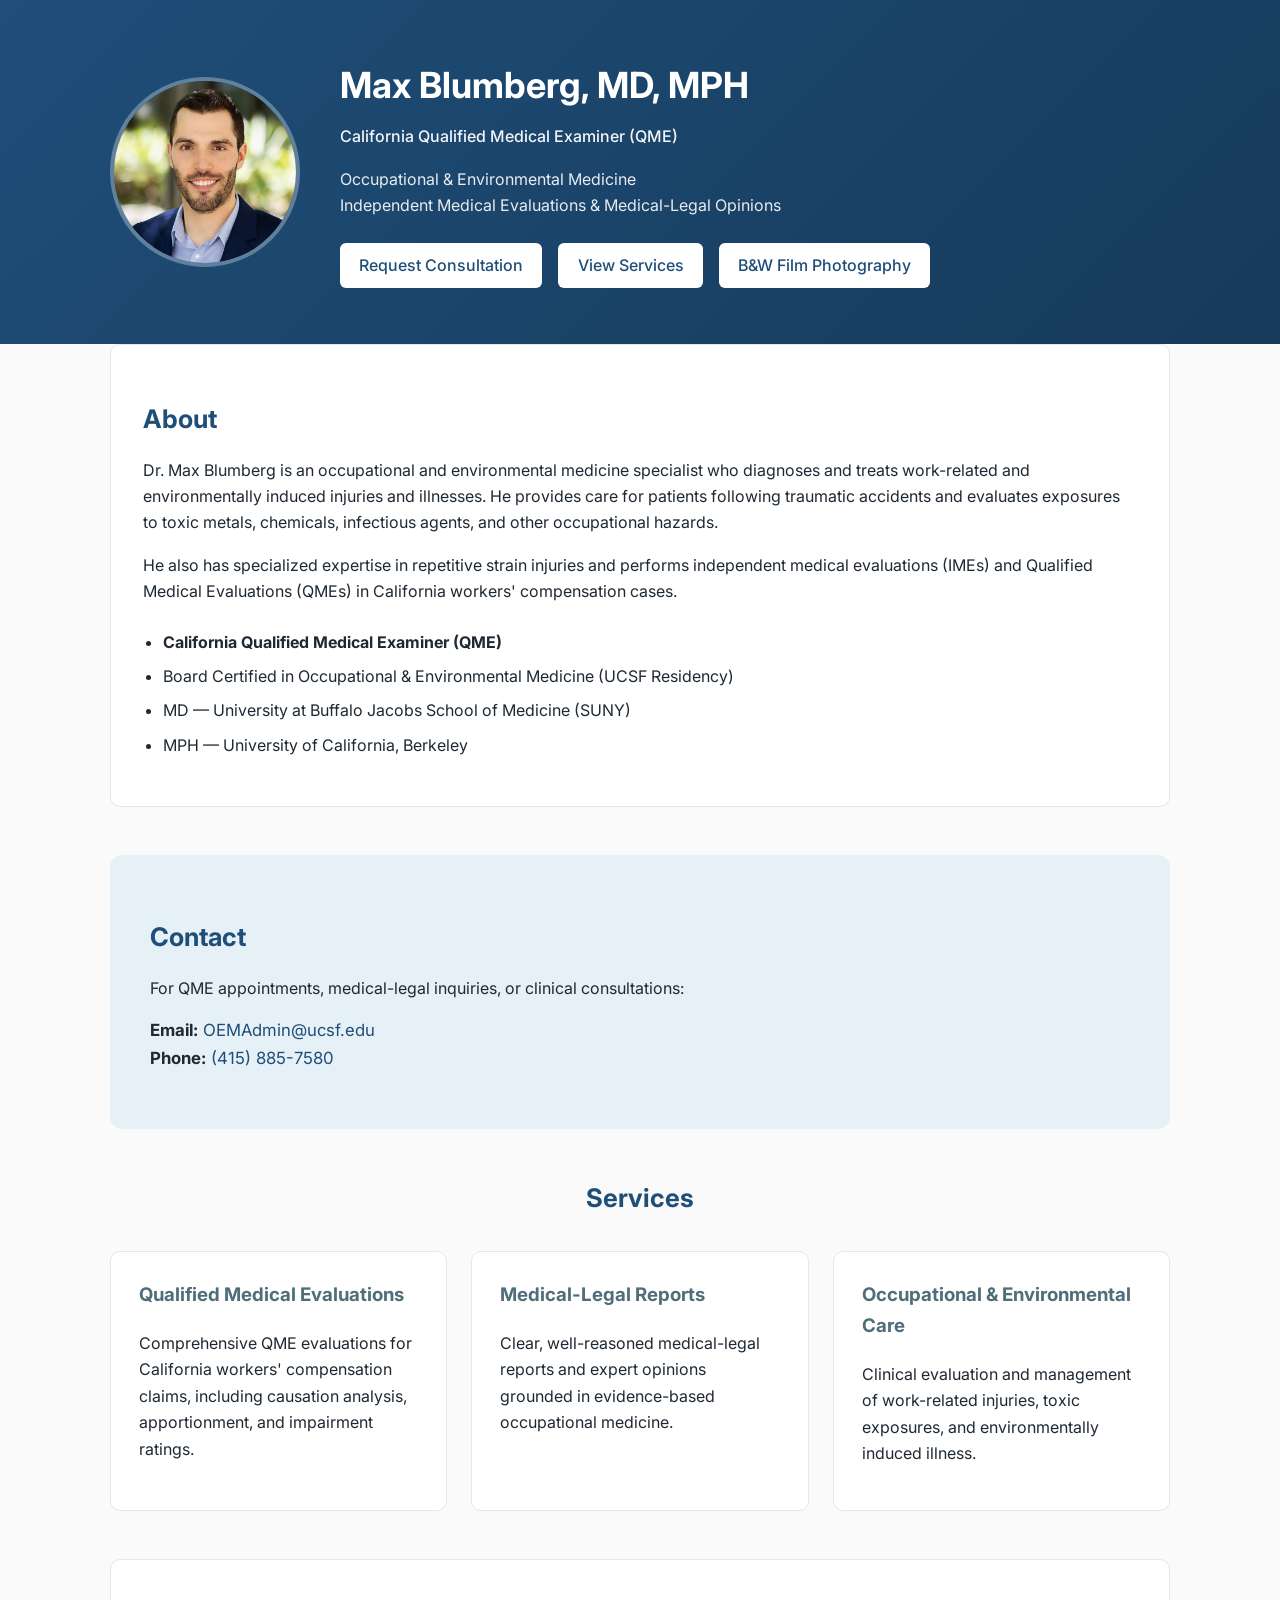
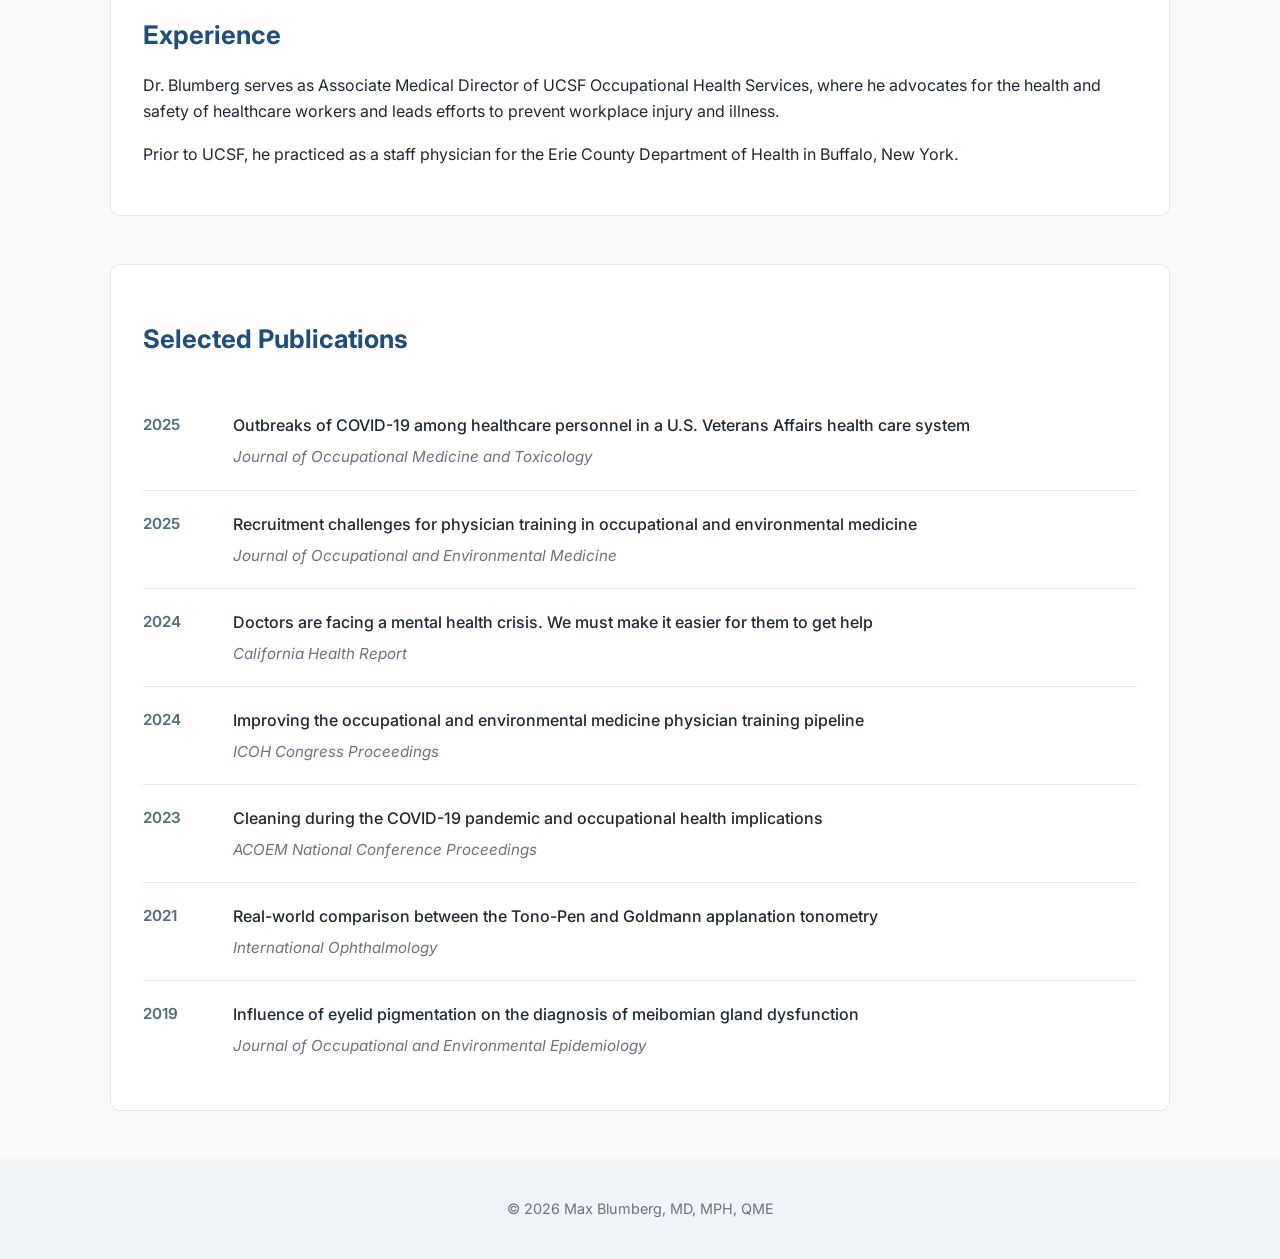
==== medical.html @ 37055c9f "Create medical.html" ====
<!doctype html>
<html lang="en">
<head>
  <meta charset="utf-8" />
  <meta name="viewport" content="width=device-width,initial-scale=1" />
  <title>Max Blumberg, MD, MPH, QME — Professional</title>
  <meta name="description" content="Dr. Max Blumberg — Occupational & Environmental Medicine specialist and California Qualified Medical Examiner (QME)." />

  <!-- Google Fonts -->
  <link rel="preconnect" href="https://fonts.googleapis.com">
  <link rel="preconnect" href="https://fonts.gstatic.com" crossorigin>
  <link href="https://fonts.googleapis.com/css2?family=Inter:wght@300;400;500;600;700&display=swap" rel="stylesheet">

  <link rel="stylesheet" href="assets/styles.css" />

  <!-- Google Analytics -->
  <script async src="https://www.googletagmanager.com/gtag/js?id=G-YKML4BQEXJ"></script>
  <script>
    window.dataLayer = window.dataLayer || [];
    function gtag(){dataLayer.push(arguments);}
    gtag('js', new Date());
    gtag('config', 'G-YKML4BQEXJ');
  </script>
</head>
<body>

<header class="site-header">
  <div class="container hero">
    <img src="assets/headshot.jpg" alt="Dr. Max Blumberg" class="photo" loading="lazy" />

    <div class="hero-text">
      <h1>Max Blumberg, MD, MPH</h1>
      <p class="title">California Qualified Medical Examiner (QME)</p>
      <p class="subtitle">
        Occupational &amp; Environmental Medicine<br>
        Independent Medical Evaluations &amp; Medical-Legal Opinions
      </p>

      <div class="hero-actions">
        <a href="#contact" class="btn primary">Request Consultation</a>
        <a href="#services" class="btn secondary">View Services</a>
        <a href="photography.html" class="btn secondary">B&amp;W Film Photography</a>
      </div>
    </div>
  </div>
</header>

<main class="container">

  <section class="about card">
    <h2>About</h2>
    <p>
      Dr. Max Blumberg is an occupational and environmental medicine specialist who diagnoses and treats
      work-related and environmentally induced injuries and illnesses. He provides care for patients
      following traumatic accidents and evaluates exposures to toxic metals, chemicals, infectious agents,
      and other occupational hazards.
    </p>

    <p>
      He also has specialized expertise in repetitive strain injuries and performs independent medical
      evaluations (IMEs) and Qualified Medical Evaluations (QMEs) in California workers' compensation cases.
    </p>

    <ul class="highlights">
      <li><strong>California Qualified Medical Examiner (QME)</strong></li>
      <li>Board Certified in Occupational &amp; Environmental Medicine (UCSF Residency)</li>
      <li>MD — University at Buffalo Jacobs School of Medicine (SUNY)</li>
      <li>MPH — University of California, Berkeley</li>
    </ul>
  </section>

  <section id="contact" class="contact callout">
    <h2>Contact</h2>
    <p>
      For QME appointments, medical-legal inquiries, or clinical consultations:
    </p>

    <p class="contact-info">
      <strong>Email:</strong>
      <a href="mailto:OEMAdmin@ucsf.edu">OEMAdmin@ucsf.edu</a><br>
      <strong>Phone:</strong>
      <a href="tel:+14158857580">(415) 885-7580</a>
    </p>
  </section>

  <section id="services" class="services">
    <h2>Services</h2>

    <div class="service-grid">
      <div class="service-card">
        <h3>Qualified Medical Evaluations</h3>
        <p>
          Comprehensive QME evaluations for California workers' compensation claims,
          including causation analysis, apportionment, and impairment ratings.
        </p>
      </div>

      <div class="service-card">
        <h3>Medical-Legal Reports</h3>
        <p>
          Clear, well-reasoned medical-legal reports and expert opinions grounded
          in evidence-based occupational medicine.
        </p>
      </div>

      <div class="service-card">
        <h3>Occupational &amp; Environmental Care</h3>
        <p>
          Clinical evaluation and management of work-related injuries,
          toxic exposures, and environmentally induced illness.
        </p>
      </div>
    </div>
  </section>

  <section class="experience card">
    <h2>Experience</h2>
    <p>
      Dr. Blumberg serves as Associate Medical Director of UCSF Occupational Health Services,
      where he advocates for the health and safety of healthcare workers and leads efforts
      to prevent workplace injury and illness.
    </p>

    <p>
      Prior to UCSF, he practiced as a staff physician for the Erie County Department of Health
      in Buffalo, New York.
    </p>
  </section>

  <section id="publications" class="publications card">
    <h2>Selected Publications</h2>

    <ol class="pub-list">
      <li>
        <span class="pub-year">2025</span>
        <div>
          <p class="pub-title">
            Outbreaks of COVID-19 among healthcare personnel in a U.S. Veterans Affairs health care system
          </p>
          <p class="pub-meta"><em>Journal of Occupational Medicine and Toxicology</em></p>
        </div>
      </li>

      <li>
        <span class="pub-year">2025</span>
        <div>
          <p class="pub-title">
            Recruitment challenges for physician training in occupational and environmental medicine
          </p>
          <p class="pub-meta"><em>Journal of Occupational and Environmental Medicine</em></p>
        </div>
      </li>

      <li>
        <span class="pub-year">2024</span>
        <div>
          <p class="pub-title">
            Doctors are facing a mental health crisis. We must make it easier for them to get help
          </p>
          <p class="pub-meta"><em>California Health Report</em></p>
        </div>
      </li>

      <li>
        <span class="pub-year">2024</span>
        <div>
          <p class="pub-title">
            Improving the occupational and environmental medicine physician training pipeline
          </p>
          <p class="pub-meta"><em>ICOH Congress Proceedings</em></p>
        </div>
      </li>

      <li>
        <span class="pub-year">2023</span>
        <div>
          <p class="pub-title">
            Cleaning during the COVID-19 pandemic and occupational health implications
          </p>
          <p class="pub-meta"><em>ACOEM National Conference Proceedings</em></p>
        </div>
      </li>

      <li>
        <span class="pub-year">2021</span>
        <div>
          <p class="pub-title">
            Real-world comparison between the Tono-Pen and Goldmann applanation tonometry
          </p>
          <p class="pub-meta"><em>International Ophthalmology</em></p>
        </div>
      </li>

      <li>
        <span class="pub-year">2019</span>
        <div>
          <p class="pub-title">
            Influence of eyelid pigmentation on the diagnosis of meibomian gland dysfunction
          </p>
          <p class="pub-meta"><em>Journal of Occupational and Environmental Epidemiology</em></p>
        </div>
      </li>
    </ol>
  </section>

</main>

<footer class="site-footer">
  <div class="container">
    <p>&copy; <span id="year-med"></span> Max Blumberg, MD, MPH, QME</p>
  </div>
</footer>

<script>
  document.getElementById('year-med').textContent = new Date().getFullYear();
</script>

</body>
</html>
---- assets/styles.css ----
:root {
  --primary: #1f4e79;
  --secondary: #4f6d7a;
  --accent: #e6f0f7;
  --text: #1f2933;
  --muted: #6b7280;
  --border: #e5e7eb;
  --white: #ffffff;
}

* {
  box-sizing: border-box;
}

body {
  margin: 0;
  font-family: "Inter", system-ui, -apple-system, BlinkMacSystemFont, sans-serif;
  color: var(--text);
  line-height: 1.65;
  background-color: #fafafa;
}

.container {
  max-width: 1100px;
  margin: 0 auto;
  padding: 0 1.25rem;
}

/* Header / Hero */

.site-header {
  background: linear-gradient(135deg, var(--primary), #163a5a);
  color: white;
  padding: 3.5rem 0;
}

.hero {
  display: flex;
  align-items: center;
  gap: 2.5rem;
}

.photo {
  width: 190px;
  height: 190px;
  object-fit: cover;
  object-position: center top;
  border-radius: 50%;
  border: 4px solid rgba(255,255,255,0.3);
}

.hero-text h1 {
  margin: 0;
  font-size: 2.25rem;
  font-weight: 700;
}

.title {
  margin-top: 0.5rem;
  font-weight: 500;
  opacity: 0.95;
}

.subtitle {
  margin-top: 0.75rem;
  opacity: 0.9;
}

.hero-actions {
  margin-top: 1.5rem;
  display: flex;
  gap: 1rem;
}

.btn {
  display: inline-block;
  padding: 0.6rem 1.2rem;
  border-radius: 6px;
  text-decoration: none;
  font-weight: 500;
  transition: background 0.2s ease, color 0.2s ease;
}

.btn.primary {
  background: white;
  color: var(--primary);
}

.btn.primary:hover {
  background: #f0f4f8;
}

.btn.secondary {
  background: white;
  color: var(--primary);
}

.btn.secondary:hover {
  background: #f0f4f8;
}

/* Sections */

main {
  padding: 3rem 0 4rem;
}

section {
  margin-bottom: 3rem;
}

h2 {
  font-size: 1.6rem;
  margin-bottom: 1rem;
  color: var(--primary);
}

/* Cards */

.card {
  background: var(--white);
  padding: 2rem;
  border-radius: 10px;
  border: 1px solid var(--border);
}

/* Highlights */

.highlights {
  margin-top: 1.5rem;
  padding-left: 1.25rem;
}

.highlights li {
  margin-bottom: 0.5rem;
}

/* Services */

.services {
  text-align: center;
}

.service-grid {
  margin-top: 2rem;
  display: grid;
  grid-template-columns: repeat(auto-fit, minmax(260px, 1fr));
  gap: 1.5rem;
}

.service-card {
  background: var(--white);
  padding: 1.75rem;
  border-radius: 10px;
  border: 1px solid var(--border);
  text-align: left;
}

.service-card h3 {
  margin-top: 0;
  color: var(--secondary);
}

/* Contact Callout */

.callout {
  background: var(--accent);
  border-radius: 12px;
  padding: 2.5rem;
}

.contact-info {
  margin-top: 1rem;
  font-size: 1.05rem;
}

.contact a {
  color: var(--primary);
  text-decoration: none;
}

.contact a:hover {
  text-decoration: underline;
}

/* Footer */

.site-footer {
  background: #f1f5f9;
  padding: 1.5rem 0;
  text-align: center;
  font-size: 0.9rem;
  color: var(--muted);
}

/* Responsive */

@media (max-width: 768px) {
  .hero {
    flex-direction: column;
    text-align: center;
  }

  .hero-actions {
    justify-content: center;
  }
}

/* Publications */

.publications {
  margin-top: 3rem;
}

.pub-list {
  list-style: none;
  padding: 0;
  margin: 2rem 0 0;
}

.pub-list li {
  display: grid;
  grid-template-columns: 70px 1fr;
  gap: 1.25rem;
  padding: 1.25rem 0;
  border-bottom: 1px solid var(--border);
}

.pub-list li:last-child {
  border-bottom: none;
}

.pub-year {
  font-weight: 600;
  color: var(--secondary);
  font-size: 0.95rem;
}

.pub-title {
  margin: 0;
  font-weight: 500;
}

.pub-meta {
  margin: 0.35rem 0 0;
  color: var(--muted);
  font-size: 0.95rem;
}

.pub-note {
  margin-top: 1.5rem;
  font-size: 0.95rem;
  color: var(--muted);
}

/* Photography Banner */

.photo-banner {
  background: linear-gradient(135deg, var(--primary), #163a5a);
  text-align: center;
  padding: 1.25rem;
  border-bottom: 1px solid rgba(255,255,255,0.1);
}

.photo-banner-btn {
  background: transparent !important;
  color: white !important;
  border: 1px solid rgba(255,255,255,0.6);
  font-size: 0.95rem;
}

.photo-banner-btn:hover {
  background: rgba(255,255,255,0.1) !important;
}

/* Photography Section */

.photography-section {
  background: #0f0f0f;
  padding: 4rem 0;
  border-top: 1px solid #1e1e1e;
}

.photo-heading {
  font-family: "Courier New", Courier, monospace;
  font-size: 1.3rem;
  letter-spacing: 0.12em;
  text-transform: uppercase;
  color: #c8c8c8;
  margin-bottom: 1.25rem;
  border-bottom: 1px solid #2a2a2a;
  padding-bottom: 1rem;
}

.photo-intro {
  color: #888;
  font-size: 1rem;
  line-height: 1.8;
  margin: 0 0 2.5rem;
}

.photo-grid {
  display: grid;
  grid-template-columns: repeat(4, 1fr);
  gap: 0.75rem;
}

.photo-slot {
  aspect-ratio: 4 / 3;
  min-height: 0;
  background: #1a1a1a;
  border: 1px solid #2a2a2a;
  border-radius: 4px;
  overflow: hidden;
}

.photo-slot img {
  width: 100%;
  height: 100%;
  object-fit: cover;
  display: block;
}

@media (max-width: 768px) {
  .photo-grid {
    grid-template-columns: repeat(2, 1fr);
  }
}
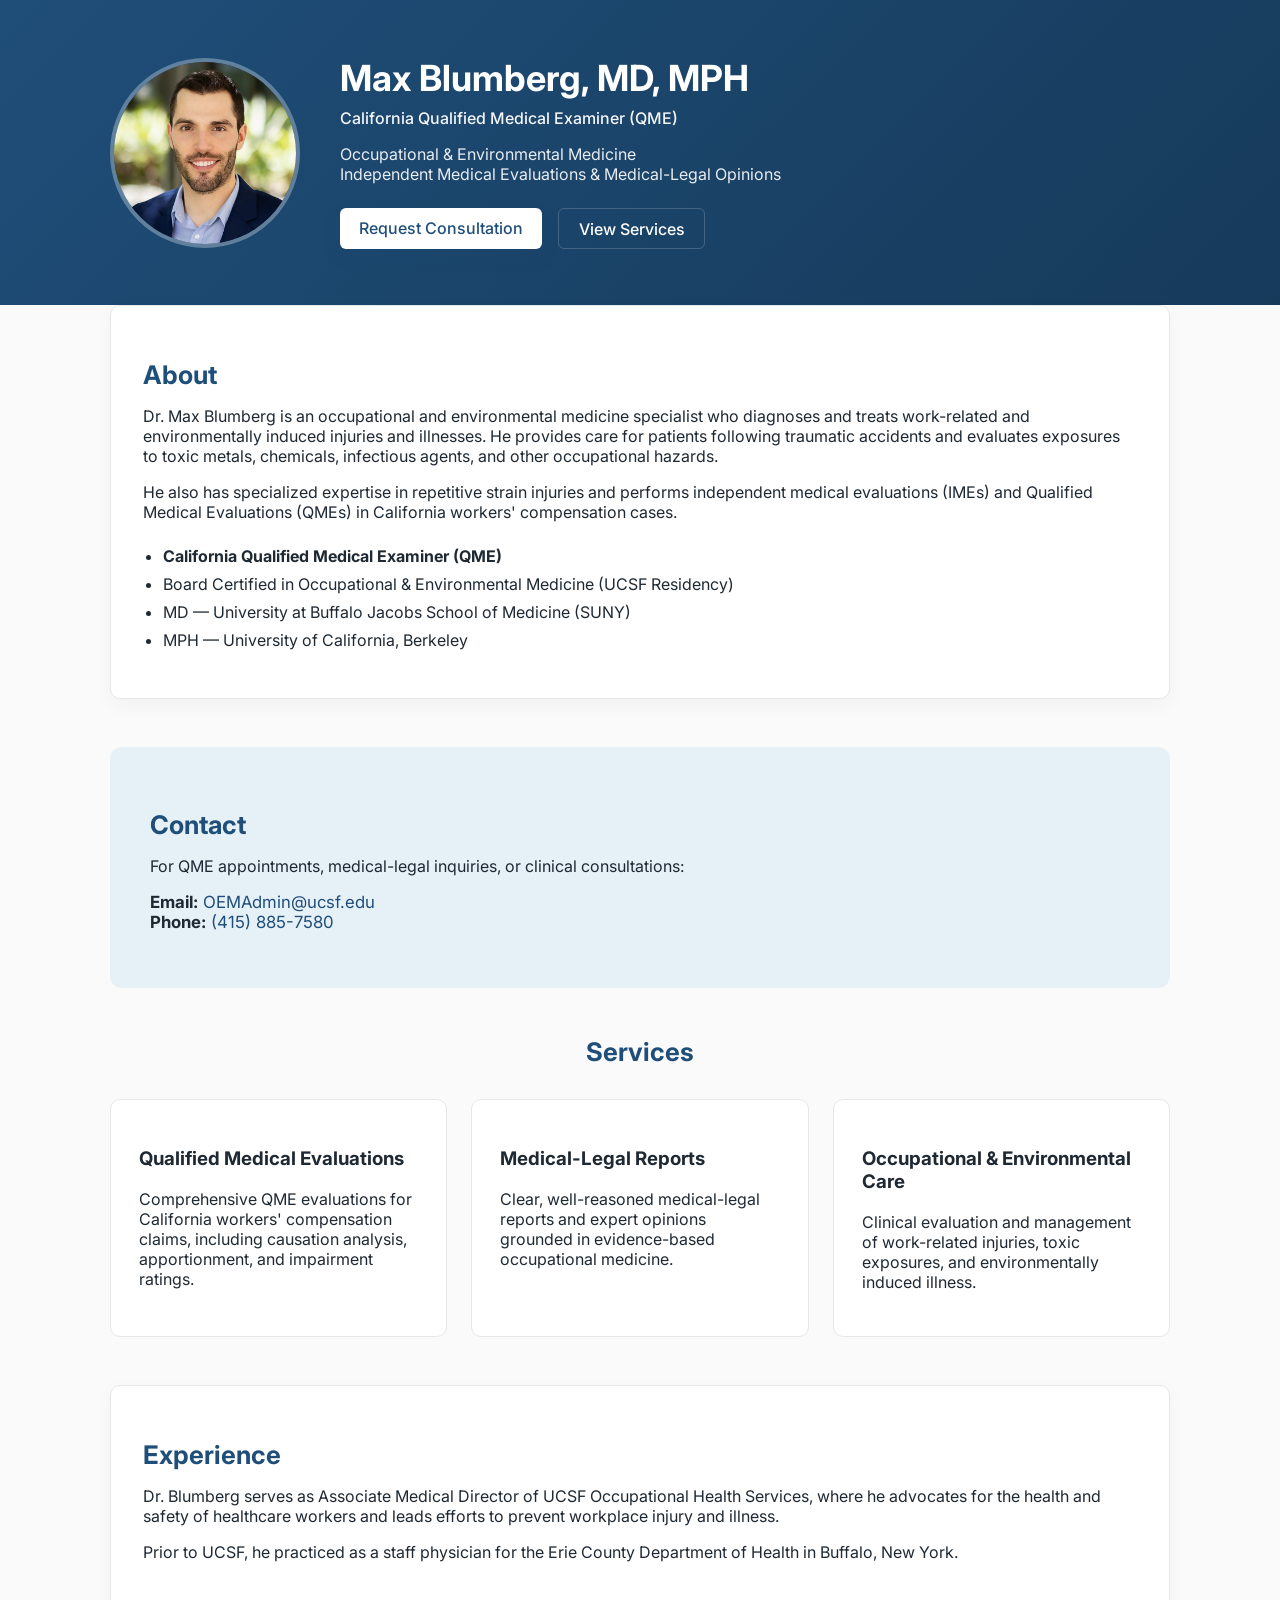
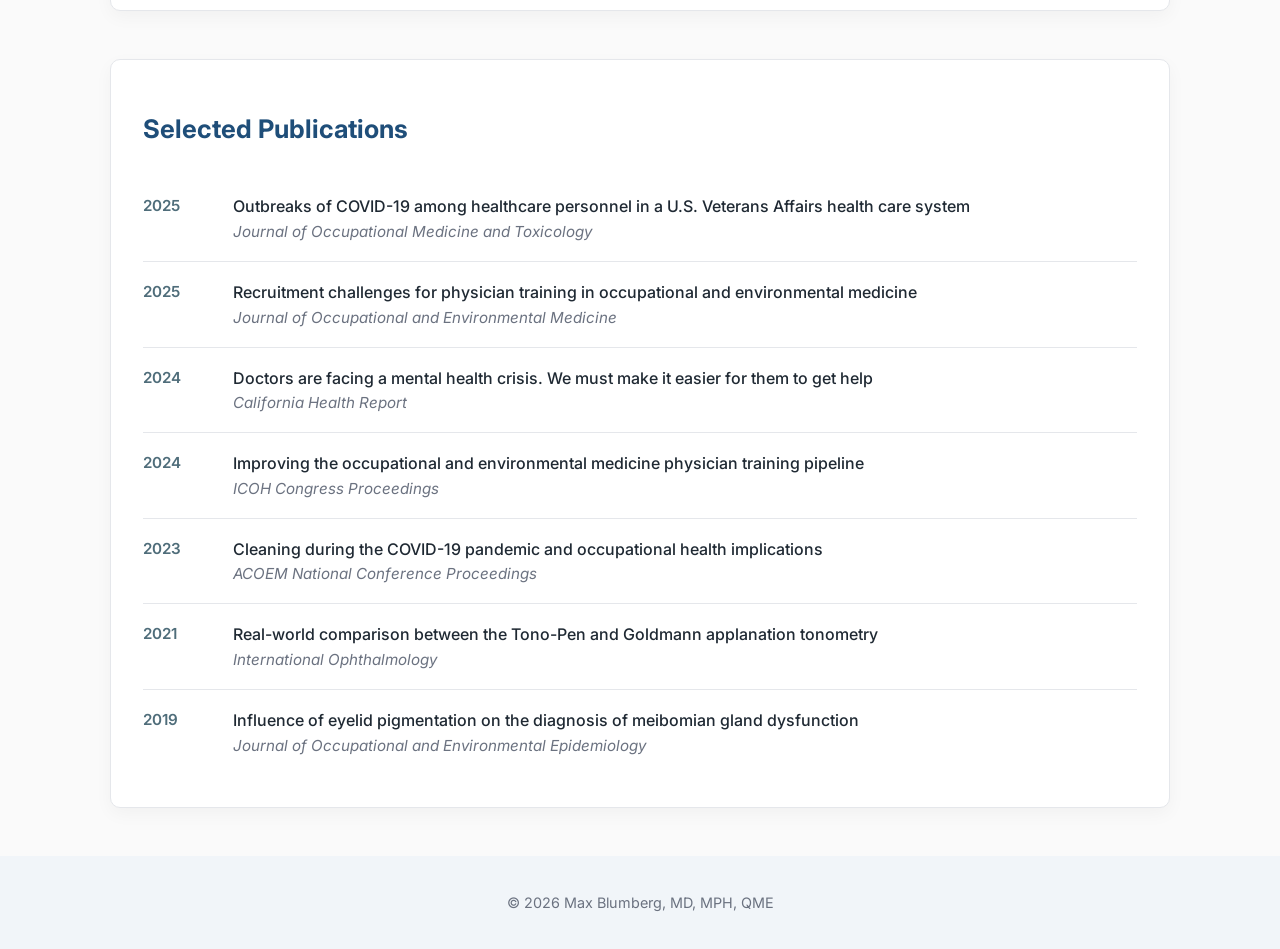
==== commit cb8cb832: "Update medical.html" ====
--- a/medical.html
+++ b/medical.html
@@ -39,7 +39,7 @@
       <div class="hero-actions">
         <a href="#contact" class="btn primary">Request Consultation</a>
         <a href="#services" class="btn secondary">View Services</a>
-        <a href="photography.html" class="btn secondary">B&amp;W Film Photography</a>
+        <!-- removed B&W Film Photography button as requested -->
       </div>
     </div>
   </div>
--- a/assets/styles.css
+++ b/assets/styles.css
@@ -6,27 +6,21 @@
   --muted: #6b7280;
   --border: #e5e7eb;
   --white: #ffffff;
+
+  /* landing specifics */
+  --landing-bg: #e6f3ff;
+  --tile-shadow: 0 12px 30px rgba(11,95,255,0.06);
+  --radius: 12px;
 }
 
-* {
-  box-sizing: border-box;
-}
+* { box-sizing: border-box; }
 
-body {
-  margin: 0;
-  font-family: "Inter", system-ui, -apple-system, BlinkMacSystemFont, sans-serif;
-  color: var(--text);
-  line-height: 1.65;
-  background-color: #fafafa;
-}
+html, body { height: 100%; margin: 0; font-family: "Inter", system-ui, -apple-system, BlinkMacSystemFont, sans-serif; color: var(--text); background-color: #fafafa; -webkit-font-smoothing: antialiased; -moz-osx-font-smoothing: grayscale; }
 
-.container {
-  max-width: 1100px;
-  margin: 0 auto;
-  padding: 0 1.25rem;
-}
+/* container */
+.container { max-width: 1100px; margin: 0 auto; padding: 0 1.25rem; }
 
-/* Header / Hero */
+/* -------------------- Header / Hero -------------------- */
 
 .site-header {
   background: linear-gradient(135deg, var(--primary), #163a5a);
@@ -34,11 +28,7 @@
   padding: 3.5rem 0;
 }
 
-.hero {
-  display: flex;
-  align-items: center;
-  gap: 2.5rem;
-}
+.hero { display: flex; align-items: center; gap: 2.5rem; }
 
 .photo {
   width: 190px;
@@ -47,24 +37,13 @@
   object-position: center top;
   border-radius: 50%;
   border: 4px solid rgba(255,255,255,0.3);
+  display: block;
 }
 
-.hero-text h1 {
-  margin: 0;
-  font-size: 2.25rem;
-  font-weight: 700;
-}
-
-.title {
-  margin-top: 0.5rem;
-  font-weight: 500;
-  opacity: 0.95;
-}
-
-.subtitle {
-  margin-top: 0.75rem;
-  opacity: 0.9;
-}
+/* hero text */
+.hero-text h1 { margin: 0; font-size: 2.25rem; font-weight: 700; }
+.title { margin-top: 0.5rem; font-weight: 500; opacity: 0.95; }
+.subtitle { margin-top: 0.75rem; opacity: 0.9; }
 
 .hero-actions {
   margin-top: 1.5rem;
@@ -72,257 +51,120 @@
   gap: 1rem;
 }
 
-.btn {
-  display: inline-block;
-  padding: 0.6rem 1.2rem;
-  border-radius: 6px;
-  text-decoration: none;
-  font-weight: 500;
-  transition: background 0.2s ease, color 0.2s ease;
+/* buttons */
+.btn { display: inline-block; padding: 0.6rem 1.2rem; border-radius: 6px; text-decoration: none; font-weight: 500; transition: background 0.2s ease, color 0.2s ease; }
+.btn.primary { background: white; color: var(--primary); border: none; box-shadow: 0 8px 18px rgba(31,78,121,0.12); }
+.btn.primary:hover { background: #f0f4f8; transform: translateY(-2px); }
+.btn.secondary { background: transparent; color: white; border: 1px solid rgba(255,255,255,0.18); }
+.btn.secondary:hover { background: rgba(255,255,255,0.06); }
+
+/* -------------------- Sections -------------------- */
+
+main { padding: 3rem 0 4rem; }
+section { margin-bottom: 3rem; }
+h2 { font-size: 1.6rem; margin-bottom: 1rem; color: var(--primary); }
+
+/* cards */
+.card { background: var(--white); padding: 2rem; border-radius: 10px; border: 1px solid var(--border); box-shadow: 0 6px 18px rgba(15,23,36,0.04); }
+
+/* highlights */
+.highlights { margin-top: 1.5rem; padding-left: 1.25rem; }
+.highlights li { margin-bottom: 0.5rem; }
+
+/* services */
+.services { text-align: center; }
+.service-grid { margin-top: 2rem; display: grid; grid-template-columns: repeat(auto-fit, minmax(260px, 1fr)); gap: 1.5rem; }
+.service-card { background: var(--white); padding: 1.75rem; border-radius: 10px; border: 1px solid var(--border); text-align: left; }
+
+/* contact callout */
+.callout { background: var(--accent); border-radius: 12px; padding: 2.5rem; }
+
+/* contact link styles */
+.contact-info { margin-top: 1rem; font-size: 1.05rem; }
+.contact a { color: var(--primary); text-decoration: none; }
+.contact a:hover { text-decoration: underline; }
+
+/* footer */
+.site-footer { background: #f1f5f9; padding: 1.5rem 0; text-align: center; font-size: 0.9rem; color: var(--muted); }
+
+/* responsive for hero */
+@media (max-width: 768px) {
+  .hero { flex-direction: column; text-align: center; }
+  .hero-actions { justify-content: center; }
 }
 
-.btn.primary {
-  background: white;
-  color: var(--primary);
-}
+/* -------------------- Publications -------------------- */
 
-.btn.primary:hover {
-  background: #f0f4f8;
-}
+.publications { margin-top: 3rem; }
+.pub-list { list-style: none; padding: 0; margin: 2rem 0 0; }
+.pub-list li { display: grid; grid-template-columns: 70px 1fr; gap: 1.25rem; padding: 1.25rem 0; border-bottom: 1px solid var(--border); }
+.pub-list li:last-child { border-bottom: none; }
+.pub-year { font-weight: 600; color: var(--secondary); font-size: 0.95rem; }
+.pub-title { margin: 0; font-weight: 500; }
+.pub-meta { margin: 0.35rem 0 0; color: var(--muted); font-size: 0.95rem; }
 
-.btn.secondary {
-  background: white;
-  color: var(--primary);
-}
+/* -------------------- Photography (merged) -------------------- */
 
-.btn.secondary:hover {
-  background: #f0f4f8;
-}
-
-/* Sections */
-
-main {
-  padding: 3rem 0 4rem;
-}
-
-section {
-  margin-bottom: 3rem;
-}
-
-h2 {
-  font-size: 1.6rem;
-  margin-bottom: 1rem;
-  color: var(--primary);
-}
-
-/* Cards */
-
-.card {
-  background: var(--white);
-  padding: 2rem;
-  border-radius: 10px;
-  border: 1px solid var(--border);
-}
-
-/* Highlights */
-
-.highlights {
-  margin-top: 1.5rem;
-  padding-left: 1.25rem;
-}
-
-.highlights li {
-  margin-bottom: 0.5rem;
-}
-
-/* Services */
-
-.services {
-  text-align: center;
-}
-
-.service-grid {
-  margin-top: 2rem;
-  display: grid;
-  grid-template-columns: repeat(auto-fit, minmax(260px, 1fr));
-  gap: 1.5rem;
-}
-
-.service-card {
-  background: var(--white);
-  padding: 1.75rem;
-  border-radius: 10px;
-  border: 1px solid var(--border);
-  text-align: left;
-}
-
-.service-card h3 {
-  margin-top: 0;
-  color: var(--secondary);
-}
-
-/* Contact Callout */
-
-.callout {
-  background: var(--accent);
-  border-radius: 12px;
-  padding: 2.5rem;
-}
-
-.contact-info {
-  margin-top: 1rem;
-  font-size: 1.05rem;
-}
-
-.contact a {
-  color: var(--primary);
-  text-decoration: none;
-}
-
-.contact a:hover {
-  text-decoration: underline;
-}
-
-/* Footer */
-
-.site-footer {
-  background: #f1f5f9;
-  padding: 1.5rem 0;
-  text-align: center;
-  font-size: 0.9rem;
-  color: var(--muted);
-}
-
-/* Responsive */
-
-@media (max-width: 768px) {
-  .hero {
-    flex-direction: column;
-    text-align: center;
-  }
-
-  .hero-actions {
-    justify-content: center;
-  }
-}
-
-/* Publications */
-
-.publications {
-  margin-top: 3rem;
-}
-
-.pub-list {
-  list-style: none;
-  padding: 0;
-  margin: 2rem 0 0;
-}
-
-.pub-list li {
-  display: grid;
-  grid-template-columns: 70px 1fr;
-  gap: 1.25rem;
-  padding: 1.25rem 0;
-  border-bottom: 1px solid var(--border);
-}
-
-.pub-list li:last-child {
-  border-bottom: none;
-}
-
-.pub-year {
-  font-weight: 600;
-  color: var(--secondary);
-  font-size: 0.95rem;
-}
-
-.pub-title {
-  margin: 0;
-  font-weight: 500;
-}
-
-.pub-meta {
-  margin: 0.35rem 0 0;
-  color: var(--muted);
-  font-size: 0.95rem;
-}
-
-.pub-note {
-  margin-top: 1.5rem;
-  font-size: 0.95rem;
-  color: var(--muted);
-}
-
-/* Photography Banner */
-
+/* banner */
 .photo-banner {
   background: linear-gradient(135deg, var(--primary), #163a5a);
   text-align: center;
   padding: 1.25rem;
   border-bottom: 1px solid rgba(255,255,255,0.1);
+  color: white;
+}
+.photo-heading { font-family: "Courier New", Courier, monospace; font-size: 1.3rem; letter-spacing: 0.12em; text-transform: uppercase; color: #fff; margin-bottom: 1.25rem; border-bottom: 1px solid rgba(255,255,255,0.08); padding-bottom: 1rem; }
+.photo-intro { color: #e6eefb; font-size: 1rem; line-height: 1.8; margin: 0 0 2.5rem; }
+
+/* photography grid */
+.photography-section { background: #0f0f0f; padding: 2.5rem 0 3rem; }
+.photo-content { border: 1px solid var(--border); border-radius: 10px; padding: 18px; background: #0f0f0f; margin-bottom: 1rem; }
+
+/* photo grid layout */
+.photo-grid { display: grid; grid-template-columns: repeat(4, 1fr); gap: 0.75rem; }
+.photo-slot { aspect-ratio: 4 / 3; min-height: 0; background: #1a1a1a; border: 1px solid #2a2a2a; border-radius: 4px; overflow: hidden; display:flex; align-items:center; justify-content:center; }
+.photo-slot img { width:100%; height:100%; object-fit: cover; display:block; }
+
+/* responsive photography */
+@media (max-width: 768px) {
+  .photo-grid { grid-template-columns: repeat(2, 1fr); }
 }
 
-.photo-banner-btn {
-  background: transparent !important;
-  color: white !important;
-  border: 1px solid rgba(255,255,255,0.6);
-  font-size: 0.95rem;
+/* -------------------- Landing (merged) -------------------- */
+
+.landing { min-height: 100vh; display:flex; flex-direction:column; justify-content:center; align-items:stretch; padding:36px; background: var(--landing-bg); }
+
+.tiles { display:grid; grid-template-columns: 1fr 1fr; gap:24px; max-width:1100px; margin:0 auto; }
+
+.tile{ display:flex; gap:18px; align-items:center; text-decoration:none; color:inherit; padding:22px; border-radius:var(--radius); border:1px solid rgba(15,23,36,0.04); background:linear-gradient(180deg,#fff,#fbfdff); transition:transform .18s ease, box-shadow .18s ease, opacity .18s ease; outline: none; }
+
+.tile:hover, .tile:focus{ transform: translateY(-6px); box-shadow: var(--tile-shadow); opacity:1; }
+.tile:focus{ box-shadow: 0 18px 40px rgba(11,95,255,0.12); }
+
+.tile-left { border-left: 6px solid var(--primary); }
+.tile-right { border-left: 6px solid #0f1724; }
+
+.tile-media{ flex:0 0 140px; width:140px; height:140px; overflow:hidden; border-radius:8px; display:flex; align-items:center; justify-content:center; background:#f3f4f6; }
+.tile-media img{ width:100%; height:100%; object-fit:cover; display:block; }
+
+.tile-body h2{ margin:0 0 6px 0; font-size:1.25rem; font-weight:600; }
+.tile-sub{ margin:0 0 12px 0; color:var(--muted); font-size:0.95rem; }
+
+.tile-cta{ --btn-pad:10px 14px; padding:var(--btn-pad); border-radius:8px; border:none; background:var(--primary); color:white; font-weight:600; cursor:default; box-shadow: 0 8px 20px rgba(11,95,255,0.08); transition: transform .12s ease; }
+
+.landing-footer{ margin-top:24px; text-align:center; color:var(--muted) }
+
+@media (max-width: 840px) {
+  .tiles{ grid-template-columns: 1fr; }
+  .tile-left{ order: -1; }
+  .tile{ align-items:flex-start; padding:16px; }
+  .tile-media{ width:120px; height:120px; }
 }
 
-.photo-banner-btn:hover {
-  background: rgba(255,255,255,0.1) !important;
-}
+/* -------------------- Small utilities & accessibility -------------------- */
 
-/* Photography Section */
+.sr-only{ position:absolute!important; width:1px!important; height:1px!important; padding:0!important; margin:-1px!important; overflow:hidden!important; clip:rect(0,0,0,0)!important; white-space:nowrap!important; border:0!important; }
 
-.photography-section {
-  background: #0f0f0f;
-  padding: 4rem 0;
-  border-top: 1px solid #1e1e1e;
-}
-
-.photo-heading {
-  font-family: "Courier New", Courier, monospace;
-  font-size: 1.3rem;
-  letter-spacing: 0.12em;
-  text-transform: uppercase;
-  color: #c8c8c8;
-  margin-bottom: 1.25rem;
-  border-bottom: 1px solid #2a2a2a;
-  padding-bottom: 1rem;
-}
-
-.photo-intro {
-  color: #888;
-  font-size: 1rem;
-  line-height: 1.8;
-  margin: 0 0 2.5rem;
-}
-
-.photo-grid {
-  display: grid;
-  grid-template-columns: repeat(4, 1fr);
-  gap: 0.75rem;
-}
-
-.photo-slot {
-  aspect-ratio: 4 / 3;
-  min-height: 0;
-  background: #1a1a1a;
-  border: 1px solid #2a2a2a;
-  border-radius: 4px;
-  overflow: hidden;
-}
-
-.photo-slot img {
-  width: 100%;
-  height: 100%;
-  object-fit: cover;
-  display: block;
-}
-
-@media (max-width: 768px) {
-  .photo-grid {
-    grid-template-columns: repeat(2, 1fr);
-  }
-}
+a:focus-visible{ outline:3px solid rgba(11,95,255,0.12); outline-offset:2px }
+button,input,select,textarea{ font-family:inherit }
+@media (prefers-reduced-motion: reduce){ *{transition:none!important; animation:none!important} }
